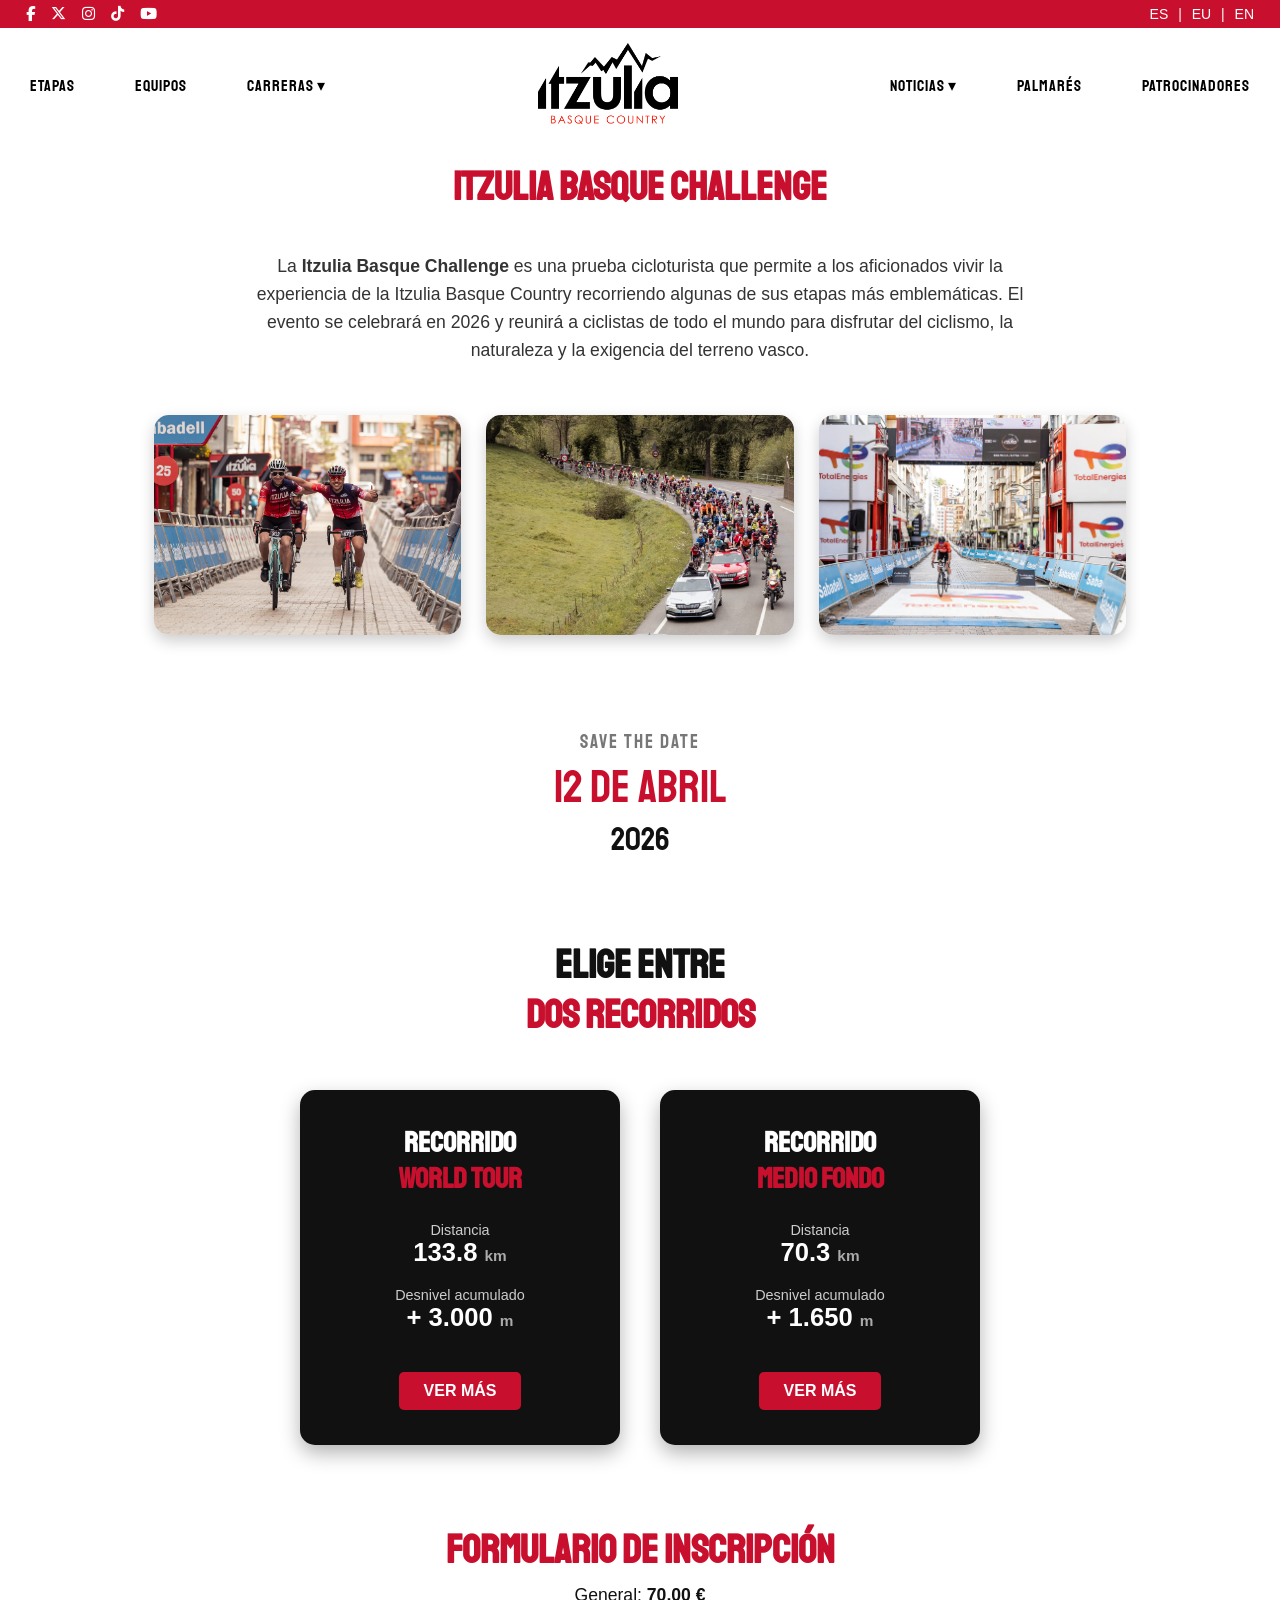
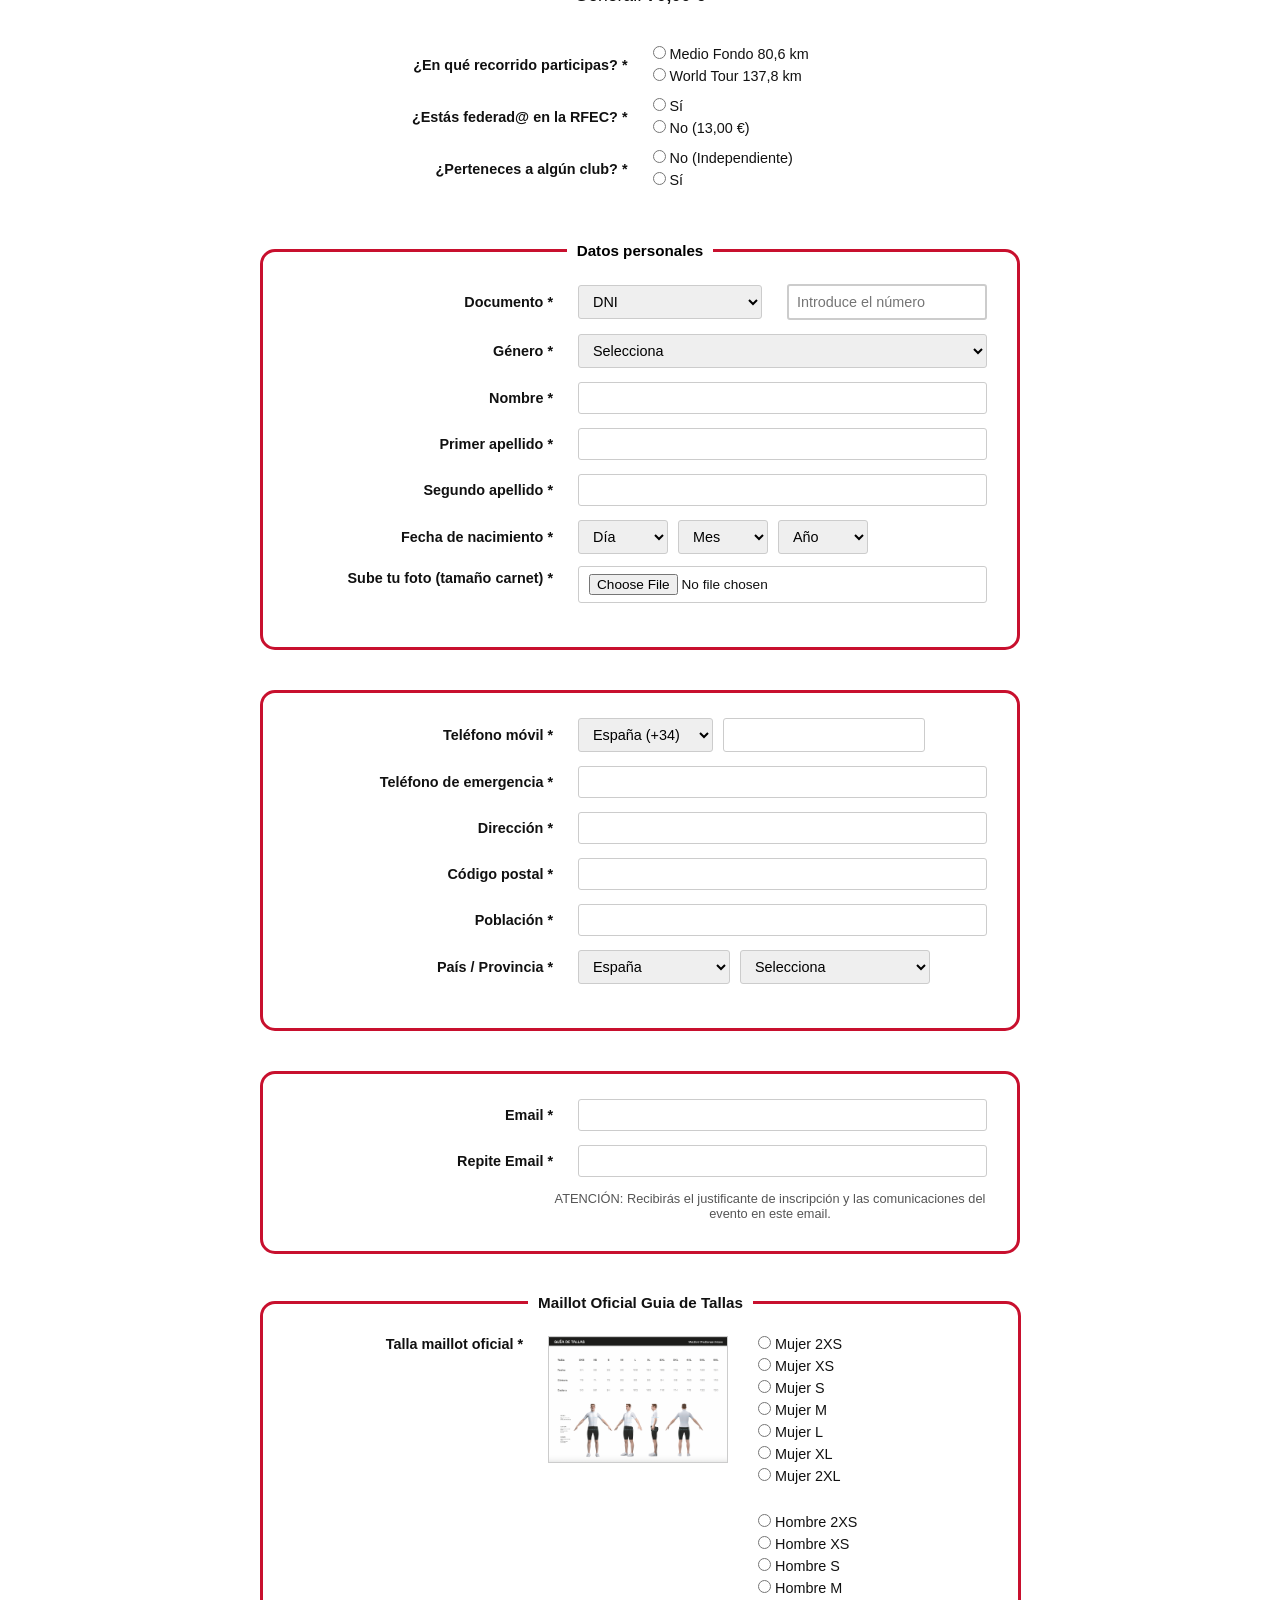
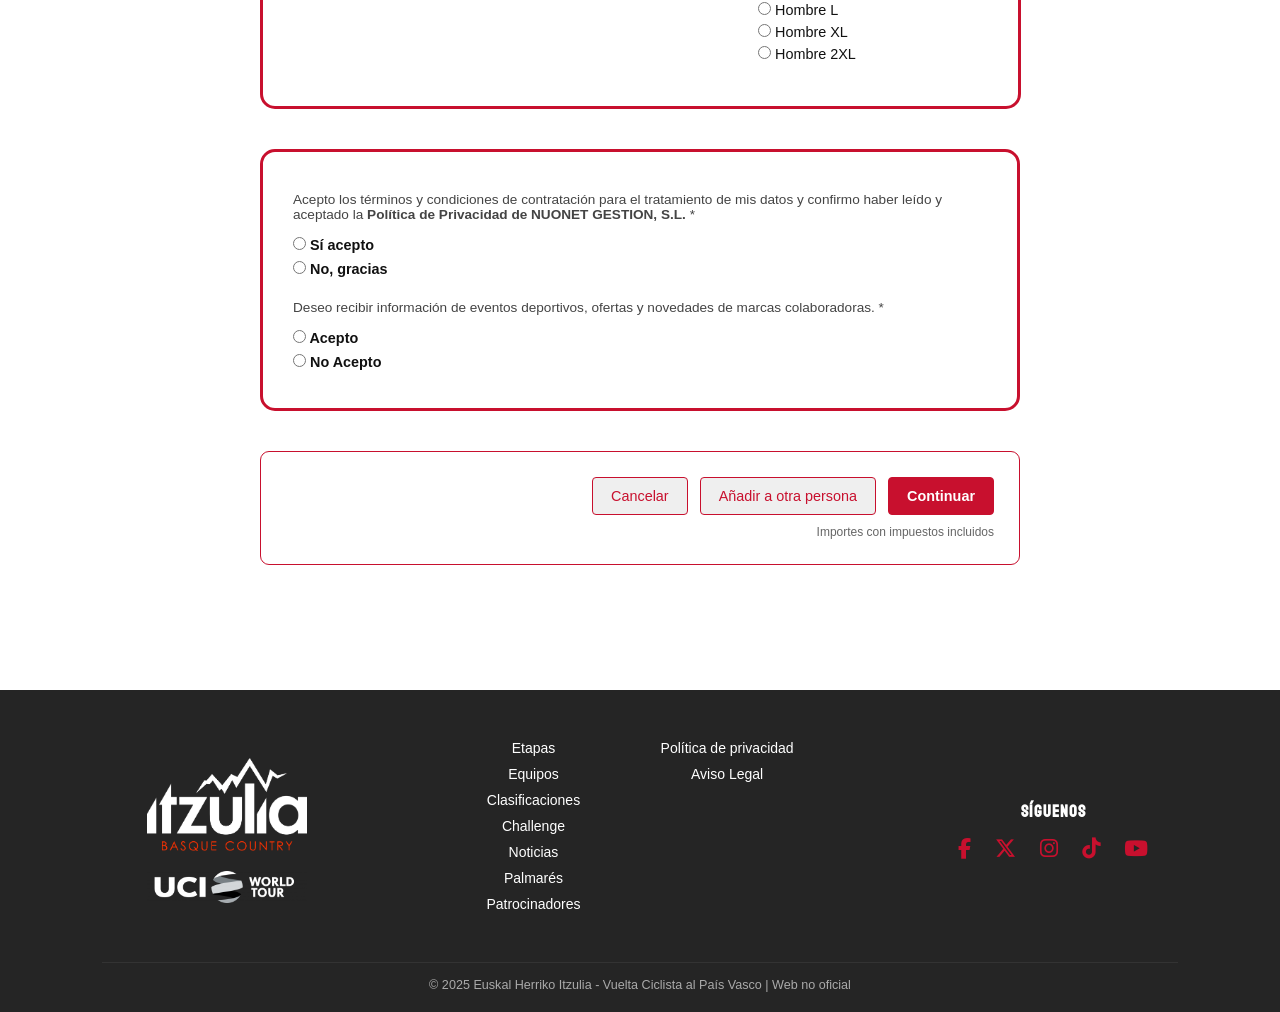
==== challenge.html @ 3491fcd4 "Add files via upload" ====
<!DOCTYPE html>
<html lang="es">
<head>
  <meta charset="UTF-8">
  <meta name="viewport" content="width=device-width, initial-scale=1.0">
  <title>Clasificación - Itzulia 2026</title>
  <link rel="stylesheet" href="estilo.css">
  <link rel="stylesheet" href="https://fonts.googleapis.com/css2?family=Staatliches&display=swap" >
  <link rel="stylesheet" href="https://cdnjs.cloudflare.com/ajax/libs/font-awesome/6.5.0/css/all.min.css">
  <link rel="icon" href="img/logo.png" type="image/x-icon">
</head>
<body class="clasificacion-page">

  <!-- Encabezado -->
  <header>
    <div class="top-bar">
      <div class="socials">
        <a href="https://www.facebook.com/ehitzulia"><i class="fab fa-facebook-f"></i></a>
        <a href="https://x.com/ehitzulia"><i class="fab fa-x-twitter"></i></a>
        <a href="https://www.instagram.com/ehitzulia/"><i class="fab fa-instagram"></i></a>
        <a href="https://www.tiktok.com/@ehitzulia"><i class="fab fa-tiktok"></i></a>
        <a href="https://www.youtube.com/channel/UCGxcS9Lz3VvYD1WJciBgR0w"><i class="fab fa-youtube"></i></a>
      </div>
      <div class="languages">
        <a href="#">ES</a> | <a href="#">EU</a> | <a href="#">EN</a>
      </div>
    </div>

    <nav class="navbar2">
      <!-- Botón hamburguesa -->
      <input type="checkbox" id="menu-toggle">

      <ul class="nav-links left">
        <li><a href="etapas.html">Etapas</a></li>
        <li><a href="equipos.html">Equipos</a></li>
      
        <li class="dropdown2">
          <a href="#">Carreras ▾</a>
          <ul class="submenu2">
            <li><a href="clasificacion.html">Clasificaciones</a></li>
            <li><a href="challenge.html">Challenge</a></li>
          </ul>
        </li>
      </ul>

      <div class="logo">
         <a href="index.html"> <img src="img/Itzulia_Logo_negro-generico.png" alt="Itzulia Logo"></a>
      </div>

      <ul class="nav-links right">

        <li class="dropdown2">
          <a href="noticias.html">Noticias ▾</a>
          <ul class="submenu2">
            <li><a href="otrasconsultas.html">Otras Consultas</a></li>
          </ul>
        </li>

        <li><a href="palmares.html">Palmarés</a></li>
        <li><a href="patrocinadores.html">Patrocinadores</a></li>
      </ul>

      <label for="menu-toggle" class="menu-icon">
        <i class="fas fa-bars"></i>
      </label>
    </nav>
  </header>

  <!-- Contenido principal -->
  <main class="challenge-container">

    <h1>Itzulia Basque Challenge</h1>

      <p class="challenge-text">
      La <strong>Itzulia Basque Challenge</strong> es una prueba cicloturista que permite a los aficionados
      vivir la experiencia de la Itzulia Basque Country recorriendo algunas de sus etapas más emblemáticas.
      El evento se celebrará en 2026 y reunirá a ciclistas de todo el mundo para disfrutar del ciclismo,
      la naturaleza y la exigencia del terreno vasco.
    </p>

    <div class="challenge-galeria">
      <div class="challenge-img">
        <img src="img/challenge1.jpg" alt="Itzulia Basque Challenge Salida">
      </div>
      <div class="challenge-img">
        <img src="img/challenge2.jpg" alt="Ciclistas en la Itzulia Basque Challenge">
      </div>
      <div class="challenge-img">
        <img src="img/challenge3.jpg" alt="Meta Itzulia Basque Challenge">
      </div>
    </div>
  </main>

    <div class="challenge-date">
      <p class="save">SAVE THE DATE</p>
      <p class="day">12 de abril</p>
      <p class="year">2026</p>
    </div>

  <section class="challenge-rutas">

  <h2>ELIGE ENTRE<br><span>DOS RECORRIDOS</span></h2>

  <div class="rutas-container">

    <!-- WORLD TOUR -->
    <div class="ruta-card">
      <h3>RECORRIDO<br><span>WORLD TOUR</span></h3>

      <div class="ruta-info">
        <p class="dato">Distancia</p>
        <p class="numero">133.8 <span>km</span></p>
      </div>

      <div class="ruta-info">
        <p class="dato">Desnivel acumulado</p>
        <p class="numero">+ 3.000 <span>m</span></p>
      </div>

      <a href="#" class="btn-ruta">VER MÁS</a>
    </div>

    <!-- MEDIO FONDO -->
    <div class="ruta-card">
      <h3>RECORRIDO<br><span>MEDIO FONDO</span></h3>

      <div class="ruta-info">
        <p class="dato">Distancia</p>
        <p class="numero">70.3 <span>km</span></p>
      </div>

      <div class="ruta-info">
        <p class="dato">Desnivel acumulado</p>
        <p class="numero">+ 1.650 <span>m</span></p>
      </div>

      <a href="#" class="btn-ruta">VER MÁS</a>
    </div>
  </div>

  <!-- FORMULARIO INSCRIPCION ITZULIA CHALLENGE -->
<section class="challenge-form">
  <h2>Formulario de Inscripción</h2>
    <div class="precio">
      <span>General:</span> <strong>70,00 €</strong>
    </div>
  <form>

    <!-- BLOQUE CHALLENGE -->
    <section class="principal">
      <div class="form-row">
        <label>¿En qué recorrido participas? *</label>
        <div class="radio-group">
          <label><input type="radio" name="recorrido" required> Medio Fondo 80,6 km</label>
          <label><input type="radio" name="recorrido"> World Tour 137,8 km</label></div>
      </div>

      <div class="form-row">
        <label>¿Estás federad@ en la RFEC? *</label>
        <div class="radio-group">
          <label><input type="radio" name="federado" required> Sí</label>
          <label><input type="radio" name="federado"> No (13,00 €)</label>
        </div>
      </div>

      <div class="form-row">
        <label>¿Perteneces a algún club? *</label>
        <div class="radio-group">
          <label><input type="radio" name="club" required> No (Independiente)</label>
          <label><input type="radio" name="club"> Sí</label>
        </div>
      </div>
    </section>

    <!-- BLOQUE DATOS PERSONALES -->
    <fieldset class="form-bloque">
      <legend>Datos personales</legend>

      <div class="form-row">
        <label>Documento *</label>
        <select required>
          <option>DNI</option>
          <option>NIE</option>
          <option>Pasaporte</option>
        </select>
        <input type="text" id="dni" placeholder="Introduce el número" required>
      </div>

        <div class="form-row">
        <label>Género *</label>
        <select required>
          <option value="">Selecciona</option>
          <option>Masculino</option>
          <option>Femenino</option>
          <option>Otro</option>
        </select>
        </div>
        
        <div class="form-row">
        <label>Nombre *</label>
        <input type="text" required>
        </div>

        <div class="form-row">
        <label>Primer apellido *</label>
        <input type="text" required>
        </div>

        <div class="form-row">
        <label>Segundo apellido *</label>
        <input type="text" required>
        </div>
      

      <!-- FECHA -->
      <div class="fecha-nacimiento">
        <label>Fecha de nacimiento *</label><div class="fecha-selects">
          <select required>
            <option>Día</option>
            <option>1</option>
            <option>2</option>
            <option>3</option>
            <option>4</option>
            <option>5</option>
            <option>6</option>
            <option>7</option>
            <option>8</option>
            <option>9</option>
            <option>10</option>
            <option>11</option>
            <option>12</option>
            <option>13</option>
            <option>14</option>
            <option>15</option>
            <option>16</option>
            <option>17</option>
            <option>18</option>
            <option>19</option>
            <option>20</option>
            <option>21</option>
            <option>22</option>
            <option>23</option>
            <option>24</option>
            <option>25</option>
            <option>26</option>
            <option>27</option>
            <option>28</option>
            <option>29</option>
            <option>30</option>
            <option>31</option>
          </select>
          <select required>
            <option>Mes</option>
            <option>Enero</option>
            <option>Febrero</option>
            <option>Marzo</option>
            <option>Abril</option>
            <option>Mayo</option>
            <option>Junio</option>
            <option>Julio</option>
            <option>Agosto</option>
            <option>Septiembre</option>
            <option>Octubre</option>
            <option>Noviembre</option>
            <option>Diciembre</option>
          </select>
          <select required>
            <option>Año</option>
            <option>2008</option>
            <option>2007</option>
            <option>2006</option>
            <option>2005</option>
            <option>2004</option>
            <option>2003</option>
            <option>2002</option>
            <option>2001</option>
            <option>2000</option>
            <option>1999</option>
            <option>1998</option>
            <option>1997</option>
            <option>1996</option>
            <option>1995</option>
            <option>1994</option>
            <option>1993</option>
            <option>1992</option>
            <option>1991</option>
            <option>1990</option>
            <option>1989</option>
            <option>1988</option>
            <option>1987</option>
            <option>1986</option>
            <option>1985</option>
            <option>1984</option>
            <option>1983</option>
            <option>1982</option>
            <option>1981</option>
            <option>1980</option>
            <option>1979</option>
            <option>1978</option>
            <option>1977</option>
            <option>1976</option>
            <option>1975</option>
            <option>1974</option>
            <option>1973</option>
            <option>1972</option>
            <option>1971</option>
            <option>1970</option>
            <option>1969</option>
            <option>1968</option>
            <option>1967</option>
            <option>1966</option>
            <option>1965</option>
            <option>1964</option>
            <option>1963</option>
            <option>1962</option>
            <option>1961</option>
            <option>1960</option>
            <option>1959</option>
            <option>1958</option>
            <option>1957</option>
            <option>1956</option>
            <option>1955</option>
            <option>1954</option>
            <option>1953</option>
            <option>1952</option>
            <option>1951</option>
            <option>1950</option>
          </select>
        </div>
      </div>

      <!-- FOTO -->
      <div class="form-row">
        <label>Sube tu foto (tamaño carnet) *</label>
        <input type="file" required>
      </div>
    </fieldset>
    <!-- BLOQUE LOCALIZACIÓN -->
<fieldset class="form-bloque">

  <div class="form-row">
    <label>Teléfono móvil *</label>
    <div style="display:flex; gap:10px;">
      <select style="max-width:135px;">
        <option>España (+34)</option>
        <option>Francia (+33)</option>
        <option>Portugal (+351)</option>
        <option>España (+34)</option>
        <option>Francia (+33)</option>
        <option>Portugal (+351)</option>
        <option>Alemania (+49)</option>
        <option>Italia (+39)</option>
        <option>Reino Unido (+44)</option>
        <option>Irlanda (+353)</option>
        <option>Países Bajos (+31)</option>
        <option>Bélgica (+32)</option>
        <option>Suiza (+41)</option>
        <option>Austria (+43)</option>
        <option>Suecia (+46)</option>
        <option>Noruega (+47)</option>
        <option>Dinamarca (+45)</option>
        <option>Finlandia (+358)</option>
        <option>Polonia (+48)</option>
        <option>República Checa (+420)</option>
        <option>Hungría (+36)</option>
        <option>Grecia (+30)</option>
      </select>
      <input type="text" required>
    </div>
  </div>

  <div class="form-row">
    <label>Teléfono de emergencia *</label>
    <input type="text" required>
  </div>

  <div class="form-row">
    <label>Dirección *</label>
    <input type="text" required>
  </div>

  <div class="form-row">
    <label>Código postal *</label>
    <input type="text" required>
  </div>

  <div class="form-row">
    <label>Población *</label>
    <input type="text" required>
  </div>

  <div class="form-row">
    <label>País / Provincia *</label>
    <div style="display:flex; gap:10px;">
      <select>
        <option value="">España</option>
        <option>Francia</option>
        <option>Portugal</option>
        <option>Alemania</option>
        <option>Italia</option>
        <option>Reino Unido</option>
        <option>Irlanda</option>
        <option>Países Bajos</option>
        <option>Bélgica</option>
        <option>Suiza</option>
        <option>Austria</option>
        <option>Suecia</option>
        <option>Noruega</option>
        <option>Dinamarca</option>
        <option>Finlandia</option>
        <option>Polonia</option>
        <option>República Checa</option>
        <option>Hungría</option>
        <option>Grecia</option>
        <option>España</option>
      </select>
      <select>
        <option value="">Selecciona</option>
        <option>Álava</option>
        <option>Albacete</option>
        <option>Alicante</option>
        <option>Almería</option>
        <option>Asturias</option>
        <option>Ávila</option>
        <option>Badajoz</option>
        <option>Barcelona</option>
        <option>Burgos</option>
        <option>Cáceres</option>
        <option>Cádiz</option>
        <option>Cantabria</option>
        <option>Castellón</option>
        <option>Ciudad Real</option>
        <option>Córdoba</option>
        <option>Cuenca</option>
        <option>Girona</option>
        <option>Granada</option>
        <option>Guadalajara</option>
        <option>Gipuzkoa</option>
        <option>Huelva</option>
        <option>Huesca</option>
        <option>Illes Balears</option>
        <option>Jaén</option>
        <option>A Coruña</option>
        <option>La Rioja</option>
        <option>Las Palmas</option>
        <option>León</option>
        <option>Lleida</option>
        <option>Lugo</option>
        <option>Madrid</option>
        <option>Málaga</option>
        <option>Murcia</option>
        <option>Navarra</option>
        <option>Ourense</option>
        <option>Palencia</option>
        <option>Pontevedra</option>
        <option>Salamanca</option>
        <option>Santa Cruz de Tenerife</option>
        <option>Segovia</option>
        <option>Sevilla</option>
        <option>Soria</option>
        <option>Tarragona</option>
        <option>Teruel</option>
        <option>Toledo</option>
        <option>Valencia</option>
        <option>Valladolid</option>
        <option>Bizkaia</option>
        <option>Zamora</option>
        <option>Zaragoza</option>
        <option>Ceuta</option>
        <option>Melilla</option>
      </select>
    </div>
  </div>
</fieldset>
<!-- BLOQUE MAIL -->
<fieldset class="form-bloque">

  <div class="form-row">
    <label>Email *</label>
    <input type="email" required>
  </div>

  <div class="form-row">
    <label>Repite Email *</label>
    <input type="email" required>
  </div>

  <p style="font-size:0.8em; margin-left:260px; color:#555;">
    ATENCIÓN: Recibirás el justificante de inscripción y las comunicaciones del evento en este email.
  </p>
</fieldset>

<!-- BLOQUE MAILLOT OFICIAL -->
<fieldset class="form-bloquemaillot">
  <legend>
    Maillot Oficial Guia de Tallas
  </legend>

  <div class="form-row" style="align-items:flex-start;">
    <label>Talla maillot oficial *</label>

    <div style="display:flex; gap:30px;">

      <!-- Imagen pequeña -->
      <a href="#imagen-grande">
        <img src="img/guia-tallas.png"
            alt="Guía de tallas maillot"
            class="img-pequena">
      </a>

      <!-- Modal -->
      <div id="imagen-grande" class="modal">
        <a href="#" class="cerrar">✕</a>
        <img src="img/guia-tallas.png" class="img-grande">
      </div>

      <!-- Radios tallas -->
      <div class="radio-group">
        <label><input type="radio" name="talla_maillot" required> Mujer 2XS</label>
        <label><input type="radio" name="talla_maillot"> Mujer XS</label>
        <label><input type="radio" name="talla_maillot"> Mujer S</label>
        <label><input type="radio" name="talla_maillot"> Mujer M</label>
        <label><input type="radio" name="talla_maillot"> Mujer L</label>
        <label><input type="radio" name="talla_maillot"> Mujer XL</label>
        <label><input type="radio" name="talla_maillot"> Mujer 2XL</label>

        <br>

        <label><input type="radio" name="talla_maillot"> Hombre 2XS</label>
        <label><input type="radio" name="talla_maillot"> Hombre XS</label>
        <label><input type="radio" name="talla_maillot"> Hombre S</label>
        <label><input type="radio" name="talla_maillot"> Hombre M</label>
        <label><input type="radio" name="talla_maillot"> Hombre L</label>
        <label><input type="radio" name="talla_maillot"> Hombre XL</label>
        <label><input type="radio" name="talla_maillot"> Hombre 2XL</label>
      </div>
    </div>
  </div>
</fieldset>

      <!-- BLOQUE TÉRMINOS -->
      <fieldset class="form-bloque">

        <p class="terminos-texto">
          Acepto los términos y condiciones de contratación para el tratamiento de mis datos y confirmo haber leído y aceptado la
          <strong>Política de Privacidad de NUONET GESTION, S.L.</strong> *
        </p>

          <div class="form-rowterminos">
            <label class="espacio">
              <input type="radio" name="terminos" required>
              Sí acepto
            </label>

            <label class="espacio">
              <input type="radio" name="terminos">
              No, gracias
            </label>
          </div>

        <p class="terminos-texto">
          Deseo recibir información de eventos deportivos, ofertas y novedades de marcas colaboradoras. *
        </p>

        <div class="form-rowinfo">
          <label class="espacio">
            <input type="radio" name="info" required>
            Acepto
          </label>

          <label class="espacio">
            <input type="radio" name="info">
            No Acepto
          </label>
        </div>
      </fieldset>


      <!-- BLOQUE ACCIONES FINALES -->
      <div class="form-acciones">

        <div class="acciones-botones">
          <button class="btn-cancelar" type="button">Cancelar</button>
          <button class="btn-secundario" type="button">Añadir a otra persona</button>
          <button class="btn-principal" type="submit">Continuar</button>
        </div>

        <p class="info-impuestos">Importes con impuestos incluidos</p>

      </div>
</section>
  <!-- Pie de página -->
  <footer class="footer">
  <div class="footer-container">

    <!-- Columna izquierda: logos -->
    <div class="footer-logos">
      <img src="img/Itzulia_Logo_blanco-y-rojo-generico.png" alt="Itzulia Basque Country">
      <img src="img/UCI-Footer-Itzulia.png" alt="UCI World Tour">
    </div>

    <!-- Columna centro: enlaces -->
    <div class="footer-links">
      <ul>
        <li><a href="etapas.html">Etapas</a></li>
        <li><a href="equipos.html">Equipos</a></li>
        <li><a href="clasificacion.html">Clasificaciones</a></li>
        <li><a href="challenge.html">Challenge</a></li>
        <li><a href="noticias.html">Noticias</a></li>
        <li><a href="palmares.html">Palmarés</a></li>
        <li><a href="patrocinadores.html">Patrocinadores</a></li>
      </ul>
      <ul>
        <li><a href="#">Política de privacidad</a></li>
        <li><a href="#">Aviso Legal</a></li>
      </ul>
    </div>

    <!-- Columna derecha: redes sociales -->
    <div class="footer-socials">
      <h3>SÍGUENOS</h3>
      <div class="social-icons">
        <a href="https://www.facebook.com/ehitzulia"><i class="fab fa-facebook-f"></i></a>
        <a href="https://x.com/ehitzulia"><i class="fab fa-x-twitter"></i></a>
        <a href="https://www.instagram.com/ehitzulia/"><i class="fab fa-instagram"></i></a>
        <a href="https://www.tiktok.com/@ehitzulia"><i class="fab fa-tiktok"></i></a>
        <a href="https://www.youtube.com/channel/UCGxcS9Lz3VvYD1WJciBgR0w"><i class="fab fa-youtube"></i></a>
      </div>
    </div>

  </div>

  <div class="footer-bottom">
    <p>© 2025 Euskal Herriko Itzulia - Vuelta Ciclista al País Vasco | Web no oficial</p>
  </div>
</footer>

</body>
</html>
---- estilo.css ----
/* Reset básico */
* {
  margin: 0;
  padding: 0;
  box-sizing: border-box;
}

body {
  font-family: 'Poppins', sans-serif;
  background-color: #fff;
  color: #111;
}

/* Top rojo con redes e idiomas */
.top-bar {
  background-color: #c8102e;
  color: #fff;
  display: flex;
  justify-content: space-between;
  align-items: center;
  padding: 6px 20px;
  font-size: 14px;
}
header {
    width: 100%;
    font-family: var(--fuente-principal);
    background-color: var(--color-fondo-claro);
    box-shadow: 0 2px 10px rgba(0, 0, 0, 0.1);
    position: fixed; 
    top: 0;          
    left: 0;         
    z-index: 1000;   
}
.top-bar a {
  color: #fff;
  text-decoration: none;
  margin: 0 6px;
  transition: 0.3s;
}

.top-bar a:hover {
  color: #ddd;
}

.socials i {
  font-size: 15px;
}

/* Navbar transparente */
.navbar, .navbar-responsive {
  position: fixed; 
  background-color: rgba(0, 0, 0, 0.5);
  color: #fff;
  display: flex;
  justify-content: space-between;
  align-items: center;
  padding: 15px 30px;
  width: 100%;
  z-index: 10;
  font-family: 'Staatliches', sans-serif;
  letter-spacing: 1px;
  text-transform: uppercase;
}

.navbar2 {
  position: fixed; 
  background-color: white; 
  color: black;
  display: flex;
  justify-content: space-between;
  align-items: center;
  padding: 15px 30px;
  width: 100%;
  z-index: 10;
  font-family: 'Staatliches', sans-serif;
  letter-spacing: 1px;
  text-transform: uppercase;
}

.navbar,
.navbar a,
.logo {
  font-family: 'Staatliches', sans-serif;
  text-transform: uppercase;
  letter-spacing: 1px;
}
.blanc{
  color: #fff;
}

.nav-links {
  list-style: none;
  display: flex;
  align-items: center;
  gap: 60px; 
  color: white;
}

.nav-links a {
  text-decoration: none;
  color: white;
  font-weight: 500;
  transition: 0.3s;
}

.nav-links a:hover {
  color: #c8102e;
}
/* ----------------------------------------------------------------------------------------------- */
/* MENU DESPLEGABLE */
/* Contenedor del dropdown */
.dropdown {
position: relative;
}

/* Enlace principal */
.dropdown > a {
cursor: pointer;
}

/* Submenú */
.submenu {
position: absolute;
top: 120%;
left: 0;
background-color: rgba(0, 0, 0, 0.75); /* negro más transparente */
list-style: none;
padding: 6px 0;
margin: 0;
min-width: 200px;
display: none;
z-index: 999;
border-top: 3px solid #c8102e;
}

/* Enlaces del submenú */
.submenu li a {
display: block;
padding: 12px 20px;
color: #ffffff; /* TEXTO BLANCO */
font-weight: 600;
transition: background-color 0.25s ease;
}

/* Hover correcto */
.submenu li a:hover {
background-color: #c8102e; /* rojo Itzulia */
color: #ffffff; /* mantener blanco */
}

/* Mostrar submenú */
.dropdown:hover .submenu {
display: block;
}

/* MENU DESPLEGABLE 2 */
/* Dropdown 2 */
.dropdown2 {
position: relative;
}

/* Submenú 2 */
.submenu2 {
position: absolute;
top: 120%;
left: 0;
background-color: rgb(255, 255, 255); /* negro transparente */
list-style: none;
padding: 6px 0;
margin: 0;
min-width: 200px;
display: none;
z-index: 999;
border-top: 3px solid #c8102e;
}

/* Enlaces */
.submenu2 li a {
display: block;
padding: 12px 20px;
color: #ffffff; /* blanco */
text-decoration: none;
font-weight: 600;
transition: background-color 0.25s ease, color 0.25s ease;
}

/* Mostrar submenú */
.dropdown2:hover .submenu2 {
display: block;
}
/* ----------------------------------------------------------------------------------------------- */

/* Logo centrado */
.logo {
  text-align: center;
}

.logo img {
  width: 140px;
  height: auto;
}

/* Hero */
.hero {
  background: url('https://itzulia.eus/wp-content/uploads/2025/04/sprintcyclingagency_9017869_1_2000px.jpg') center/cover no-repeat;
  background-attachment: fixed; 
  background-position: center;
  background-repeat: no-repeat;
  background-size: cover;
  overflow-x: hidden; 
  overflow-y: hidden; 
  height: 90vh;
  display: flex;
  align-items: center;
  justify-content: center;
  position: relative;
}

.hero::after {
  content: '';
  position: absolute;
  inset: 0;
  background: rgba(0, 0, 0, 0.5);
}

.hero-text {
  position: relative;
  color: #fff;
  text-align: center;
  max-width: 700px;
  z-index: 2;
}

.hero-text h1 {
  font-size: 2rem;
  margin-bottom: 20px;
}

.btn {
  background-color: #c8102e;
  color: #fff;
  padding: 10px 25px;
  text-decoration: none;
  font-weight: 600;
  border-radius: 5px;
  transition: 0.3s;
}

.btn:hover {
  background-color: #a00e26;
}

/* Secciones */
.content {
  padding: 60px 20px;
  max-width: 900px;
  margin: 0 auto;
  text-align: center;
}

.content h2 {
  color: #c8102e;
  margin-bottom: 20px;
  text-transform: uppercase;
}

/* Pie */
footer {
  background-color: #111;
  color: #fff;
  text-align: center;
  padding: 20px;
  font-size: 14px;
  margin-top: 45px;
}
.footer-equipos {
  border-top: 1px solid #333;
  text-align: center;
  padding-top: 15px;
  font-size: 0.9em;
  color: #aaa;
  margin-top: 61px;
}

/* Sección Origen, Presente y Futuro */
.historia-itzulia {
  display: flex;
  justify-content: center;
  align-items: stretch;
  gap: 20px;
  padding: 60px 5%;
  background-color: #f8f8f8;
}

.bloque {
  position: relative;
  flex: 1;
  height: 380px;
  background-size: cover;
  background-position: center;
  border-radius: 15px;
  overflow: hidden;
  transition: transform 0.3s ease, box-shadow 0.3s ease;
}

.bloque:hover {
  transform: scale(1.03);
  box-shadow: 0 6px 15px rgba(0,0,0,0.3);
}

.overlay-bloque {
  position: absolute;
  inset: 0;
  background: rgba(0, 0, 0, 0.55);
  color: white;
  display: flex;
  flex-direction: column;
  justify-content: center;
  align-items: center;
  text-align: center;
  padding: 20px;
}

.overlay-bloque h2 {
  font-family: 'Staatliches', sans-serif;
  font-size: 1.8em;
  margin-bottom: 10px;
  letter-spacing: 1px;
}

.overlay-bloque p {
  font-size: 1em;
  max-width: 320px;
}

/* --- Sección de Video en la página de inicio --- */
.video-itzulia {
  padding: 80px 5%;
  text-align: center;
  position: relative;
}

.video-itzulia h2 {
  font-family: 'Staatliches', sans-serif;
  font-size: 2.2em;
  color: #c8102e;
  margin-bottom: 30px;
  text-transform: uppercase;
  letter-spacing: 1px;
}

.video-container {
  position: relative;
  width: 100%;
  max-width: 900px;
  margin: 0 auto;
  aspect-ratio: 16/9;
  overflow: hidden;
  border-radius: 15px;
  box-shadow: 0 6px 15px rgba(0,0,0,0.25);
}

.video-container iframe {
  position: absolute;
  width: 100%;
  height: 100%;
  border: none;
  top: 0;
  left: 0;
}

/* Página de etapas */
.contenedor-etapas {
  padding: 40px 5%;
  text-align: center;
}

.contenedor-etapas h1 {
  font-family: 'Staatliches', sans-serif;
  font-size: 2.5em;
  margin-bottom: 30px;
  color: #c8102e;
  margin-top: 125px; /* baja el título respecto al logo */
}

.grid-etapas {
  display: grid;
  grid-template-columns: repeat(3, 1fr); /*  3 columnas exactas */
  gap: 25px;
}

.etapa {
  position: relative;
  background-size: cover;
  background-position: center;
  height: 220px;
  border-radius: 15px;
  overflow: hidden;
  box-shadow: 0 4px 10px rgba(0,0,0,0.2);
  transition: transform 0.3s ease, box-shadow 0.3s ease;
}

.etapa:hover {
  transform: scale(1.03);
  box-shadow: 0 6px 15px rgba(0,0,0,0.3);
}

/* Menú negro con hover rojo solo en esta página */
.etapas-page .nav-links a {
  color: #000;
  transition: color 0.3s ease;
}

.etapas-page .nav-links a:hover {
  color: #c8102e;
}
.overlay {
  position: absolute;
  bottom: 0;
  width: 100%;
  background: rgba(0, 0, 0, 0.6);
  color: white;
  text-align: center;
  padding: 15px;
}

.overlay h2 {
  font-family: 'Staatliches', sans-serif;
  font-size: 1.5em;
  margin-bottom: 5px;
}

.overlay p {
  font-size: 1em;
  margin: 0;
}

/* Menú negro con hover rojo solo en esta página */
.equipos-page .nav-links a {
  color: #000;
  transition: color 0.3s ease;
}

.equipos-page .nav-links a:hover {
  color: #c8102e;
}

/* Página de equipos */
.contenedor-equipos {
  padding: 40px 5%;
  text-align: center;
}

.contenedor-equipos h1 {
  font-family: 'Staatliches', sans-serif;
  font-size: 2.5em;
  margin-bottom: 30px;
  color: #c8102e;
  margin-top: 125px; /* baja el título respecto al logo */
}

.grid-equipos {
  display: grid;
  grid-template-columns: repeat(3, 1fr);
  gap: 25px;
}

.equipo {
  position: relative;
  background-size: cover;
  background-position: center;
  height: 400px;
  border-radius: 15px;
  overflow: hidden;
  box-shadow: 0 4px 10px rgba(0,0,0,0.2);
  transition: transform 0.3s ease, box-shadow 0.3s ease;
}

.equipo:hover {
  transform: scale(1.03);
  box-shadow: 0 6px 15px rgba(0,0,0,0.3);
}

.overlay {
  position: absolute;
  bottom: 0;
  width: 100%;
  background: rgba(0, 0, 0, 0.6);
  color: white;
  text-align: center;
  padding: 15px;
}

.overlay h2 {
  font-family: 'Staatliches', sans-serif;
  font-size: 1.5em;
  margin-bottom: 5px;
}

.overlay h2 a {
  color: white;
  text-decoration: none;
}

.overlay h2 a:hover {
  color: #c8102e;
}

.overlay p {
  font-size: 1em;
  margin: 0;
}

/* Pagina Equipos Tablas */
body {
  font-family: 'Poppins', sans-serif;
  background-color: #fff;
  color: #111;
  margin: 0;
  padding: 0;
}

.equipo-detalle {
  padding: 60px 8%;
  text-align: center; /* Centra el texto */
}

.equipo-detalle h1 {
  font-family: 'Staatliches', sans-serif;
  font-size: 2.5em;
  color: #000;
  margin-bottom: 40px;
  text-align: center; /* Centra el título */
  margin-top: 100px; /* baja el título respecto al logo */
}

.equipo-container {
  display: flex;
  align-items: center;
  justify-content: center; 
  gap: 50px;
  flex-wrap: wrap;
  text-align: left; 
}

.equipo-imagen img {
  width: 280px;
  max-width: 100%;
  display: block;
  margin: 0 auto; /* Centra la imagen */
}

.equipo-tabla {
  display: flex;
  justify-content: center; /* Centra la tabla */
}

.equipo-tabla table {
  border-collapse: collapse;
  width: 480px;
  max-width: 100%;
  font-size: 15px;
}

.equipo-tabla th {
  background-color: #c8102e;
  color: white;
  font-family: 'Staatliches', sans-serif;
  padding: 10px;
  text-align: left;
}

.equipo-tabla td {
  border: 1px solid #ddd;
  padding: 8px 12px;
}

.equipo-tabla tr:nth-child(even) {
  background-color: #f9f9f9;
}

.equipo-tabla tr:hover {
  background-color: #f1f1f1;
}

.director {
  background-color: #eee;
  font-weight: bold;
  text-align: left;
}

 #tabla-equipo {
  background-color: #111;
  color: #fff;
  text-align: center;
  padding: 20px;
  font-size: 14px;
  margin-top: 314px;
}

/* Pagina Clasificacion */
.clasificacion {
  padding: 60px 5%;
  text-align: center;
  margin-top: 101px;
}

.clasificacion h1 {
  font-family: 'Staatliches', sans-serif;
  font-size: 2.5em;
  color: #c8102e;
  margin-bottom: 40px;
  text-transform: uppercase;
}

.tabla-clasificacion {
  display: flex;
  justify-content: center;
  overflow-x: auto;
}

.tabla-clasificacion table {
  border-collapse: collapse;
  width: 80%;
  max-width: 1000px;
  font-size: 15px;
  background-color: #fff;
  box-shadow: 0 4px 12px rgba(0, 0, 0, 0.15);
  border-radius: 10px;
  overflow: hidden;
}

.tabla-clasificacion th {
  background-color: #c8102e;
  color: white;
  font-family: 'Staatliches', sans-serif;
  padding: 12px;
  text-align: center;
  letter-spacing: 1px;
}

.tabla-clasificacion td {
  border-bottom: 1px solid #ddd;
  padding: 10px 15px;
  text-align: center;
}

.tabla-clasificacion tr:nth-child(even) {
  background-color: #f8f8f8;
}

.tabla-clasificacion tr:hover {
  background-color: #f1f1f1;
  transition: background-color 0.3s ease;
}

.tabla-clasificacion td:first-child {
  font-weight: bold;
  color: #c8102e;
}

/* Menú negro con hover rojo solo en esta página */
.clasificacion-page .nav-links a {
  color: #000;
  transition: color 0.3s ease;
}

.clasificacion-page .nav-links a:hover {
  color: #c8102e;
}

/* Página de Noticias */
.noticias-page .nav-links a {
  color: #000;
  transition: color 0.3s ease;
}

.noticias-page .nav-links a:hover {
  color: #c8102e;
}

.contenedor-noticias {
  padding: 60px 8%;
  text-align: center;
}

.contenedor-noticias h1 {
  font-family: 'Staatliches', sans-serif;
  font-size: 2.5em;
  color: #c8102e;
  margin-bottom: 40px;
  margin-top: 125px; /* baja el título respecto al header */
}

.link-noti{
font-family:'Staatliches', sans-serif;

text-align: center;
}

.link-noti a{
text-decoration: none;
color: #c8102e;
font-size: 1.5em;

}
.space{
  padding-top: 80px;
}

.space2{
  padding-top: 25px;
}

.link-noti a:hover{
text-decoration: none;
color: #000;
}

.grid-noticias {
  display: grid;
  grid-template-columns: repeat(3, 1fr);
  gap: 25px;
}

.noticia {
  background-color: #fff;
  border-radius: 12px;
  box-shadow: 0 4px 12px rgba(0,0,0,0.1);
  overflow: hidden;
  transition: transform 0.3s ease, box-shadow 0.3s ease;
  text-align: left;
}

.noticia:hover {
  transform: scale(1.02);
  box-shadow: 0 8px 18px rgba(0,0,0,0.2);
}

.noticia img {
  width: 100%;
  height: 200px;
  object-fit: cover;
}

.texto-noticia {
  padding: 20px;
}

.texto-noticia h2 {
  font-family: 'Staatliches', sans-serif;
  font-size: 1.4em;
  color: #c8102e;
  margin-bottom: 10px;
}

.texto-noticia p {
  font-size: 0.95em;
  color: #333;
  line-height: 1.6;
}

/* Pagina Patrocinadores */
.patrocinadores-page .nav-links a {
  color: #000;
  transition: color 0.3s ease;
}

.patrocinadores-page .nav-links a:hover {
  color: #c8102e;
}

.contenedor-patrocinadores {
  padding: 140px 5% 60px;
  text-align: center;
}

.contenedor-patrocinadores h1 {
  font-family: 'Staatliches', sans-serif;
  font-size: 2.5em;
  margin-bottom: 50px;
  color: #c8102e;
  margin-top: 30px; /* baja el título respecto al header */
}

.patrocinador {
  padding: 20px 0;
}

.patrocinador img {
  width: 220px;
  height: auto;
  margin-bottom: 10px;
  transition: transform 0.3s ease;
}

.patrocinador img:hover {
  transform: scale(1.1);
}

.patrocinador h2 {
  font-family: 'Staatliches', sans-serif;
  color: #111;
  font-size: 1.5em;
  margin-top: 10px;
}

hr {
  border: none;
  border-top: 2px solid #c8102e;
  width: 70%;
  margin: 20px auto;
}

/* Pagina Palmares */
.palmares-page .nav-links a {
  color: #000;
  transition: color 0.3s ease;
}

.palmares-page .nav-links a:hover {
  color: #c8102e;
}
.contenedor-palmares {
  padding: 140px 5% 80px;
  text-align: center;
}

.anyo{
  color: #c8102e;
}

.contenedor-palmares h1 {
  font-family: 'Staatliches', sans-serif;
  font-size: 2.5em;
  color: #c8102e;
  margin-bottom: 40px;
  margin-top: 30px; /* baja el título respecto al header */
}

/* Tabla */
.tabla-container {
  overflow-x: auto;
  margin: 0 auto;
  max-width: 900px;
  box-shadow: 0 4px 15px rgba(0,0,0,0.1);
  border-radius: 10px;
}

table {
  width: 100%;
  border-collapse: collapse;
  background-color: #fdfdfd;
}

thead {
  background-color: #c8102e;
  color: white;
  font-family: 'Staatliches', sans-serif;
}

th, td {
  padding: 10px 15px;
  text-align: center;
  border-bottom: 1px solid #ddd;
}

tr:nth-child(even) {
  background-color: #f9f9f9;
}

/* ------------------------------------------------------------------------------------------------------------ */
/* Página Challenge */
.challenge-container {
  max-width: 1100px;
  margin: 0 auto;
  padding: 140px 5% 80px;
  text-align: center;
}

.challenge-container h1 {
  font-family: 'Staatliches', sans-serif;
  font-size: 2.5em;
  color: #c8102e;
  margin-bottom: 40px;
  margin-top: 22px;
}

.challenge-text {
  font-size: 1.1em;
  max-width: 800px;
  margin: 0 auto 50px;
  line-height: 1.6;
  color: #333;
}

/* Galería de imágenes */
.challenge-galeria {
  display: flex;
  gap: 25px;
  justify-content: center;
  flex-wrap: wrap;
  margin-bottom: -35px;
}

.challenge-img {
  flex: 1;
  min-width: 250px;
  max-width: 350px;
  border-radius: 15px;
  overflow: hidden;
  box-shadow: 0 6px 15px rgba(0,0,0,0.2);
  transition: transform 0.3s ease, box-shadow 0.3s ease;
}

.challenge-img img {
  width: 100%;
  height: 220px;
  object-fit: cover;
  display: block;
}

.challenge-img:hover {
  transform: scale(1.05);
  box-shadow: 0 10px 25px rgba(0,0,0,0.3);
}

/* Responsive */
@media (max-width: 768px) {
  .challenge-container h1 {
    font-size: 2.2em;
  }

  .challenge-img img {
    height: 180px;
  }
}

/* Challenge Fecha */
.challenge-date {
  margin-top: 50px;
  text-align: center;
}

.challenge-date .save {
  font-family: 'Staatliches', sans-serif;
  font-size: 1.2em;
  letter-spacing: 2px;
  color: #777;
  margin-bottom: 5px;
}

.challenge-date .day {
  font-family: 'Staatliches', sans-serif;
  font-size: 2.8em;
  color: #c8102e;
  margin: 5px 0;
}

.challenge-date .year {
  font-family: 'Staatliches', sans-serif;
  font-size: 2em;
  color: #111;
}

/* Rutas Challenge */
.challenge-rutas {
  margin-top: 80px;
  text-align: center;
}

.challenge-rutas h2 {
  font-family: 'Staatliches', sans-serif;
  font-size: 2.5em;
  color: #111;
  margin-bottom: 50px;
}

.challenge-rutas h2 span {
  color: #c8102e;
}

/* Contenedor rutas */
.rutas-container {
  display: flex;
  gap: 40px;
  justify-content: center;
  flex-wrap: wrap;
}

/* Card */
.ruta-card {
  background: #111;
  color: #fff;
  width: 320px;
  padding: 35px 25px;
  border-radius: 15px;
  box-shadow: 0 8px 20px rgba(0,0,0,0.3);
  transition: transform 0.3s ease;
}

.ruta-card:hover {
  transform: translateY(-10px);
}

.ruta-card h3 {
  font-family: 'Staatliches', sans-serif;
  font-size: 1.8em;
  margin-bottom: 25px;
}

.ruta-card h3 span {
  color: #c8102e;
}

/* Datos */
.ruta-info {
  margin-bottom: 20px;
}

.dato {
  font-size: 0.9em;
  color: #ccc;
}

.numero {
  font-size: 1.6em;
  font-weight: bold;
}

.numero span {
  font-size: 0.6em;
  color: #aaa;
}

/* Botón */
.btn-ruta {
  display: inline-block;
  margin-top: 20px;
  padding: 10px 25px;
  background: #c8102e;
  color: #fff;
  text-decoration: none;
  font-weight: bold;
  border-radius: 5px;
}

.btn-ruta:hover {
  background: #a00e26;
}

/* BLOQUE ESTILO MAILLOT */
.form-bloquemaillot {
  border: 3.5px solid #c8102e;
  border-radius: 15px;
  padding: 25px 0px 30px;
  margin: 40px auto;
}
.form-bloquemaillot legend {
  font-size: 0.95em;
  font-weight: 600;
  padding: 0 10px;
}

/* IMAGEN GUIA TALLAS MAILLOT */
/* Imagen pequeña */
.img-pequena {
  max-width: 180px;
  border: 1px solid #ccc;
  cursor: pointer;
}

/* Fondo oscuro centrado */
.modal {
  position: fixed;
  top: 0;
  left: 0;
  width: 100%;
  height: 100%;
  background: rgba(0,0,0,0.75);
  display: none;
  justify-content: center;
  align-items: center;
  z-index: 3000;
}

/* Mostrar modal */
.modal:target {
  display: flex;
}

/* Imagen grande */
.img-grande {
  max-width: 80%;
  max-height: 80%;
  background: #fff;
  border-radius: 10px;
}

/* Botón cerrar */
.cerrar {
  position: absolute;
  top: 20px;
  right: 30px;
  color: #fff;
  font-size: 30px;
  text-decoration: none;
}

/* Bloque de Terminos */
.terminos-texto {
  font-size: 0.85em;
  color: #444;
  margin: 15px 0;
  text-align: left;
}

.form-rowterminos, .form-rowinfo {
  display: grid;
  text-align: left;
  font-weight: 600;
  font-size: 0.9em;
}

.espacio {
  padding-bottom: 8px;
}

/* Bloque acciones finales */
.form-acciones {
  border: 1.5px solid #c8102e;
  border-radius: 9px;
  padding: 25px;
  margin-top: 40px;
  display: flex;
  flex-direction: column;
  align-items: flex-end;
  gap: 10px;
}

/* Botones */
.acciones-botones {
  display: flex;
  gap: 12px;
}

.acciones-botones button {
  padding: 10px 18px;
  font-size: 0.9em;
  border-radius: 4px;
  cursor: pointer;
  border: 1px solid #c8102e;
  transition: all 0.3s ease;
}

/* Botón cancelar */
.btn-cancelar {
  color: #c8102e;
}

.btn-cancelar:hover {
  background: #f5f5f5;
}

/* Botón añadir persona */
.btn-secundario {
  color: #c8102e;
}

.btn-secundario:hover {
  background: #c8102e;
  color: #fff;
}

/* Botón principal */
.btn-principal {
  background: #c8102e;
  color: #fff;
  font-weight: 600;
}

.btn-principal:hover {
  background: #a00e26;
}

/* Texto inferior */
.info-impuestos {
  font-size: 0.75em;
  color: #666;
}

/* Responsive */
@media (max-width: 768px) {
  .challenge-rutas h2 {
    font-size: 2em;
  }

  .ruta-card {
    width: 100%;
    max-width: 350px;
  }
}
/* ------------------------------------------------------------------------------------------------------------ */
/* FORMULARIO CHALLENGE */
/* ===== CONTENEDOR GENERAL ===== */
.challenge-form h2 {
  text-align: center;
  margin-bottom: 10px;
  margin-top: -60px;
  color: #c8102e;
}

.precio {
  text-align: center;
  font-size: 1.1em;
  margin: 0 0 40px;
}

.challenge-form {
  padding: 140px 0 80px;
}

.challenge-form form {
  margin: 0 auto;
  display: block;
  max-width: 760px;
}

.principal {
  display: grid;
}

/* ===== FIELDSET ITZULIA ===== */
.form-bloque {
  border: 3.5px solid #c8102e;
  border-radius: 15px;
  padding: 25px 30px 30px;
  margin: 40px auto;
}

/* Título del bloque */
.form-bloque legend {
  font-family: 'Poppins', sans-serif;
  font-size: 0.95em;
  font-weight: 600;
  padding: 0 10px;
  color: #000;
}

/* ===== FILA UNIVERSAL ===== */
.form-row {
  display: flex;
  align-items: center;
  gap: 25px;
  margin-bottom: 14px;
}
.form-row,
.form-bloque {
  margin-left: auto;
  margin-right: auto;
}


/* Pregunta */
.form-row label {
  width: 260px;
  text-align: right;            
  font-weight: 600;
  font-size: 0.9em;
}

/* Respuestas */
.form-row > div,
.form-row > input,
.form-row > select {
  flex: 1;
}

/* Radios */
.radio-group {
  display: flex;
  flex-direction: column;
  gap: 6px;
}

.radio-group label {
  text-align: left;
  font-weight: normal;
}

/* ===== GRID DATOS PERSONALES ===== */
.form-grid {
  display: grid;
  grid-template-columns: 260px 120px 1fr;
  gap: 14px 12px;
  align-items: center;
}

/* Etiquetas grid */
.form-grid label {
  text-align: right;
  font-weight: 600;
  font-size: 0.9em;
}

/* ===== INPUTS ===== */
input,
select {
  padding: 7px 10px;
  border: 1px solid #ccc;
  border-radius: 3px;
  font-size: 0.9em;
  font-family: 'Poppins', sans-serif;
}

/* Input largo */
.form-grid input[type="text"] {
  max-width: 320px;
}

/* ===== FECHA ===== */
.fecha-nacimiento {
  display: flex;
  align-items: center;
  gap: 25px;
  margin-top: 14px;
}

.fecha-nacimiento label {
  width: 260px;
  text-align: right;
  font-weight: 600;
  font-size: 0.9em;
}

.fecha-selects {
  display: flex;
  gap: 10px;
}

.fecha-selects select {
  width: 90px;
}

/* ===== FOTO ===== */
.form-row input[type="file"] {
  font-size: 0.85em;
  margin-top: 12px;
}

/* ===== BOTÓN ===== */
.btn-form {
  display: block;
  margin: 40px auto 0;
  background-color: #c8102e;
  color: #fff;
  padding: 10px 32px;
  border: none;
  border-radius: 4px;
  font-weight: bold;
}

.btn-form:hover {
  background-color: #a00e26;
}

#dni {
  border: 2px solid #ccc;
  padding: 8px;
  transition: border-color 0.3s ease, box-shadow 0.3s ease;
}

#dni:focus {
  border-color: #c8102e;
  box-shadow: 0 0 8px rgba(255, 0, 0, 0.5);
  outline: none;
}

/* ------------------------------------------------------------------------------------------------------------ */
/* ======== MENU RESPONSIVE PAGINA INICIO ======== */
/* Hamburguesa oculta en desktop */
.menu-icon {
  display: none;
  font-size: 28px;
  color: white;
  cursor: pointer;
}

#menu-toggle {
  display: none;
}

/* ···· TABLET ···· */
@media (max-width: 1024px) {

  .navbar {
    padding: 10px 20px;
  }

  .nav-links {
    gap: 15px;
  }

  .nav-links a {
    font-size: 15px;
  }

  .logo img {
    height: 75px;
  }
}

/* ···· MOVIL ···· */
@media (max-width: 500px) {

  /* Mostrar icono hamburguesa */
  .menu-icon {
    display: block;
  }

  .nav-links.left,
  .nav-links.right {
    position: absolute;
    left: 0;
    width: 100%;
    background-color: black;
    flex-direction: column;
    align-items: center;
    gap: 20px;
    padding: 20px 0;
    display: none;
  }

  .nav-links.left {
    top: 100%;
  }

  .nav-links.right {
    top: calc(100% + 180px); /* debajo del primero */
    margin-top: 67px;
  }

  #menu-toggle:checked ~ .nav-links.left,
  #menu-toggle:checked ~ .nav-links.right {
    display: flex;
  }

  .submenu {
    display: none;
    position: absolute;
    background-color: black;
    list-style: none;
    padding: 10px 0;
  }

  .dropdown:hover .submenu {
    display: block;
  }

  /* El dropdown deja de ser flotante */
  .dropdown {
    width: 100%;
    text-align: center;
  }

  .submenu {
    display: flex;
    position: static;
    width: 100%;
    flex-direction: column;
    gap: 10px;
    background-color: #111;
    padding: 10px 0;
    margin: 0;
  }

  /* Mostrar submenu al pulsar */
  .dropdown:focus-within .submenu,
  .dropdown:hover .submenu {
    display: flex;
    flex-direction: column;
    gap: 10px;
  }

  .submenu li a {
    font-size: 16px;
    opacity: 0.85;
  }

  .logo {
    margin: 0 auto;
  }

  .nav-links a {
    font-size: 18px;
  }
}
/* =========================== */
/* ============= RESPONSIVE BLOQUES INICIO ============== */
@media (max-width: 1024px) {

  .historia-itzulia {
    flex-wrap: wrap;
    gap: 20px;
  }

  .bloque {
    flex: 0 0 48%;   /* 2 bloques por fila */
    min-height: 360px;
  }

  .overlay-bloque h2 {
    font-size: 24px;
  }

  .overlay-bloque p {
    font-size: 15px;
  }
}

@media (max-width: 420px) {

  .historia-itzulia {
    flex-direction: column;
    padding: 40px 20px;
  }

  .bloque {
    width: 100%;
    min-height: 300px;
  }

  .overlay-bloque {
    padding: 20px;
  }

  .overlay-bloque h2 {
    font-size: 22px;
  }

  .overlay-bloque p {
    font-size: 14px;
  }
}
/* ------------------------------------------------------------------------------------------------------------ */
/* PAGINAS OTRAS CONSULTAS */

/* Contenedor */
.consultas-container {
  padding: 120px 5% 60px;
  text-align: center;
}

.consultas-container h1 {
  font-family: 'Staatliches', sans-serif;
  font-size: 2.5em;
  color: #c8102e;
  margin-bottom: 40px;
  margin-top: 66px;
}

/* Grid */
.consultas-grid {
  display: flex;
  justify-content: center;
  gap: 25px;
  flex-wrap: wrap;
}

/* Caja */
.consulta-box {
  background-color: #1c1c1c;
  padding: 25px;
  border-radius: 10px;
  width: 225px;
  display: flex;
  flex-direction: column;
  gap: 12px;
  box-shadow: 0 4px 10px rgba(0,0,0,0.4);
}

/* Títulos */
.consulta-box h3 {
  font-family: 'Staatliches', sans-serif;
  margin-bottom: 10px;
  color: white;
}

/* Inputs */
.consulta-box input,
.consulta-box select {
  padding: 8px;
  border: none;
  border-radius: 5px;
  outline: none;
}

/* Botones */
.consulta-box button {
  font-family: 'Staatliches', sans-serif;
  background-color: #c8102e;
  color: white;
  border: none;
  padding: 8px;
  border-radius: 5px;
  cursor: pointer;
  transition: 0.3s;
}

.consulta-box button:hover {
  background-color: #a00e26;
}

/* Resultado */
.resultado {
  margin-top: 50px;
  color: white;
  background-color: #1c1c1c;
  padding: 30px;
  border-radius: 10px;
  max-width: 700px;
  margin-left: auto;
  margin-right: auto;
  font-size: 1.1em;
}
/* Js texto rojo resultado */
#rojo{
  color: #c8102e;
}

/* RESPONSIVE */

/* Tablet */
@media (max-width: 900px) {
  .consultas-grid {
    gap: 15px;
  }

  .consulta-box {
    width: 45%;
  }
}

/* Móvil */
@media (max-width: 600px) {
  .consultas-grid {
    flex-direction: column;
    align-items: center;
  }

  .consulta-box {
    width: 90%;
  }
}


/* ------------------------------------------------------------------------------------------------------------ */
/* FOOTER GENERAL */
.footer {
  background-color: #252525;
  color: #fff;
  padding: 50px 8% 20px;
  font-family: 'Poppins', sans-serif;
}

.footer-container {
  display: flex;
  justify-content: space-between;
  align-items: center;
  gap: 40px;
  flex-wrap: wrap;
  margin-bottom: 40px;
}

/* LOGOS */
.footer-logos {
  flex: 1;
  display: flex;
  flex-direction: column;
  align-items: center;
  min-width: 180px;
}

.footer-logos img {
  max-width: 160px;
  margin: 10px 0;
}

/* ENLACES */
.footer-links {
  flex: 2;
  display: flex;
  justify-content: center;
  gap: 80px;
  text-align: center;
}

.footer-links ul {
  list-style: none;
  padding: 0;
}

.footer-links a {
  color: white;
  text-decoration: none;
  display: block;
  margin-bottom: 10px;
  transition: color 0.3s;
}

.footer-links a:hover {
  color: #c8102e;
}

/* REDES SOCIALES */
.footer-socials {
  flex: 1;
  text-align: center;
  min-width: 180px;
}

.footer-socials h3 {
  font-family: 'Staatliches', sans-serif;
  font-size: 1.2em;
  letter-spacing: 1px;
  margin-bottom: 15px;
}

.social-icons a {
  color: #c8102e;
  font-size: 1.5em;
  margin: 0 10px;
  transition: color 0.3s, transform 0.3s;
}

.social-icons a:hover {
  color: #fff;
  transform: scale(1.1);
}

.footer-bottom {
  border-top: 1px solid #333;
  text-align: center;
  padding-top: 15px;
  font-size: 0.9em;
  color: #aaa;
}
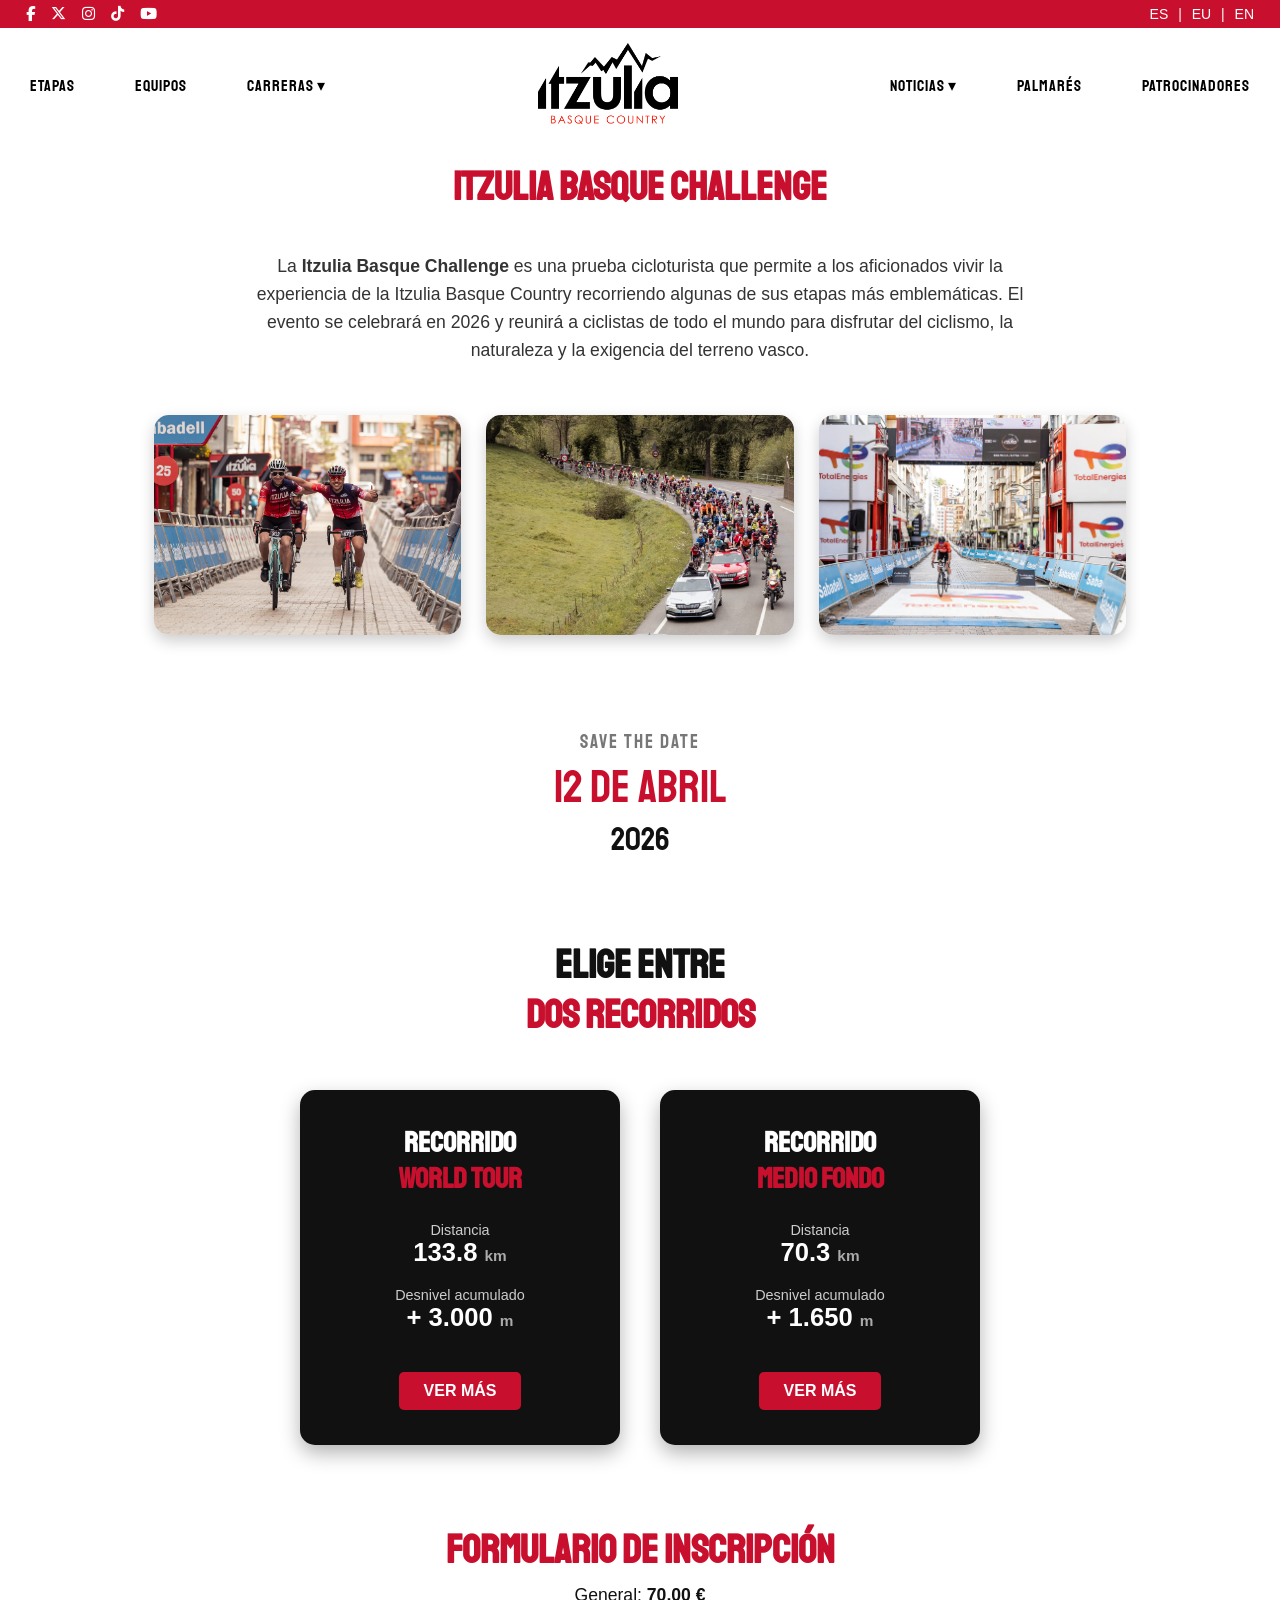
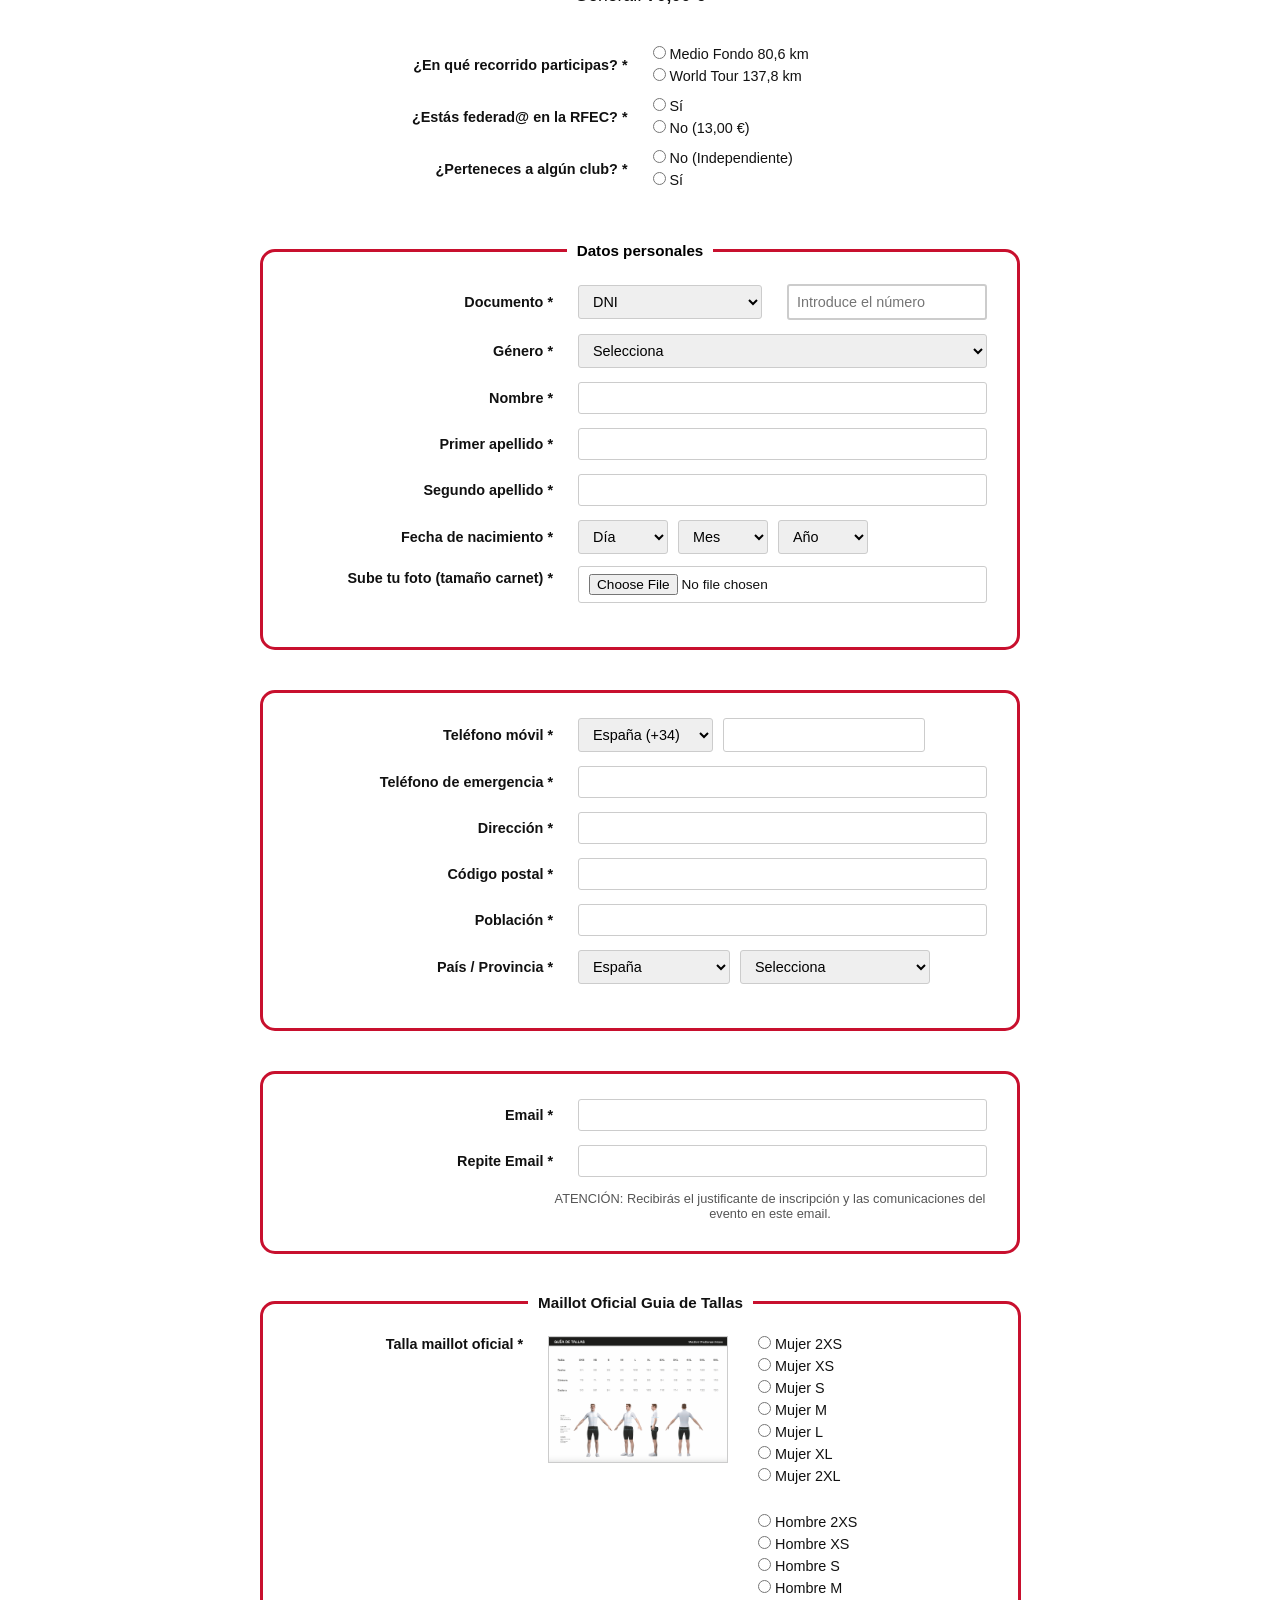
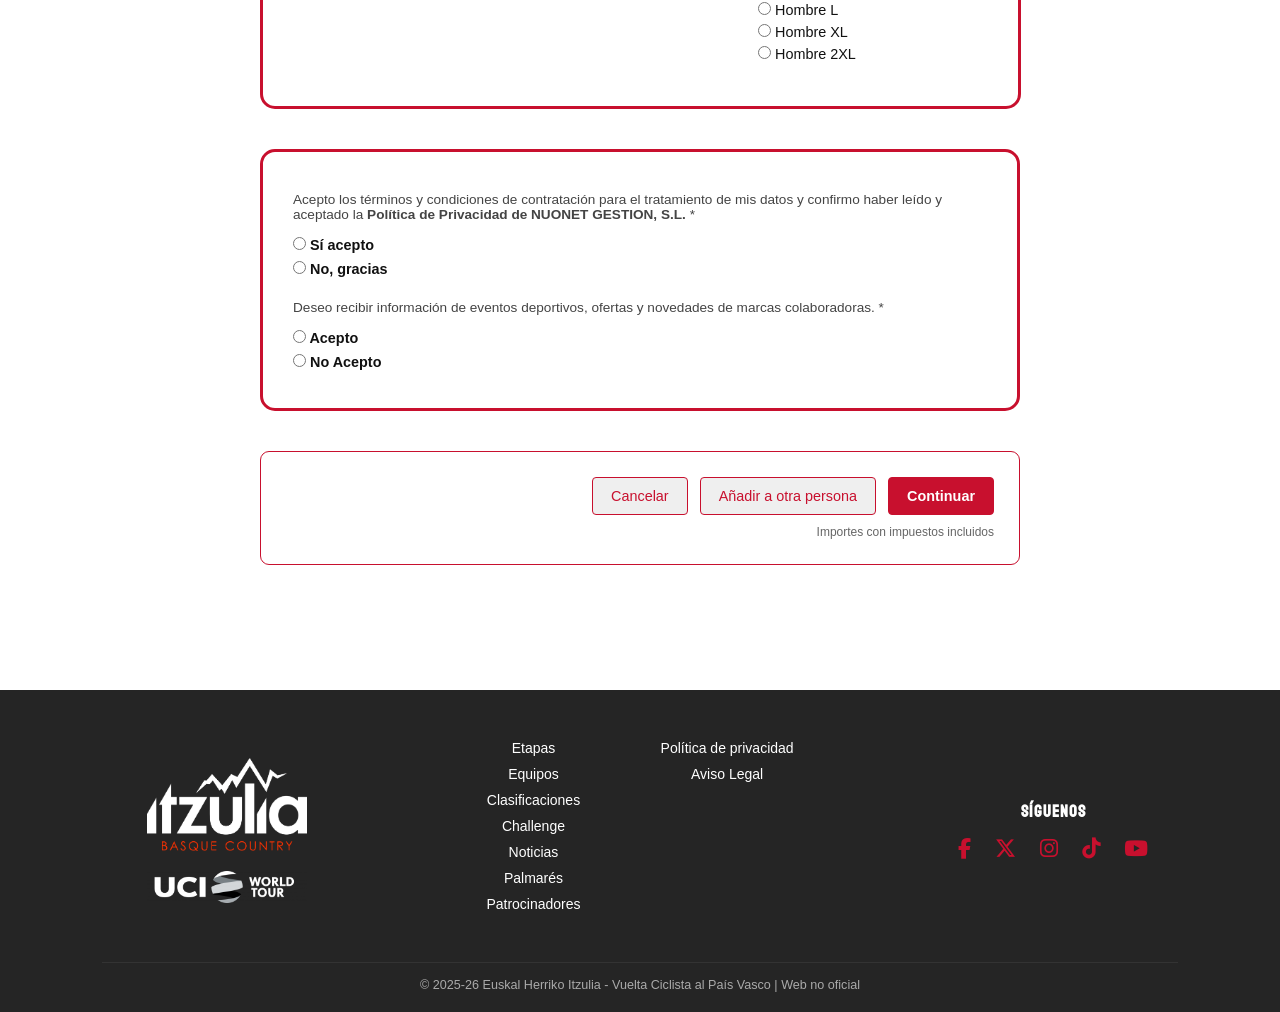
==== commit c481abd0: "Update challenge.html" ====
--- a/challenge.html
+++ b/challenge.html
@@ -631,9 +631,9 @@
   </div>
 
   <div class="footer-bottom">
-    <p>© 2025 Euskal Herriko Itzulia - Vuelta Ciclista al País Vasco | Web no oficial</p>
+    <p>© 2025-26 Euskal Herriko Itzulia - Vuelta Ciclista al País Vasco | Web no oficial</p>
   </div>
 </footer>
 
 </body>
-</html>+</html>
